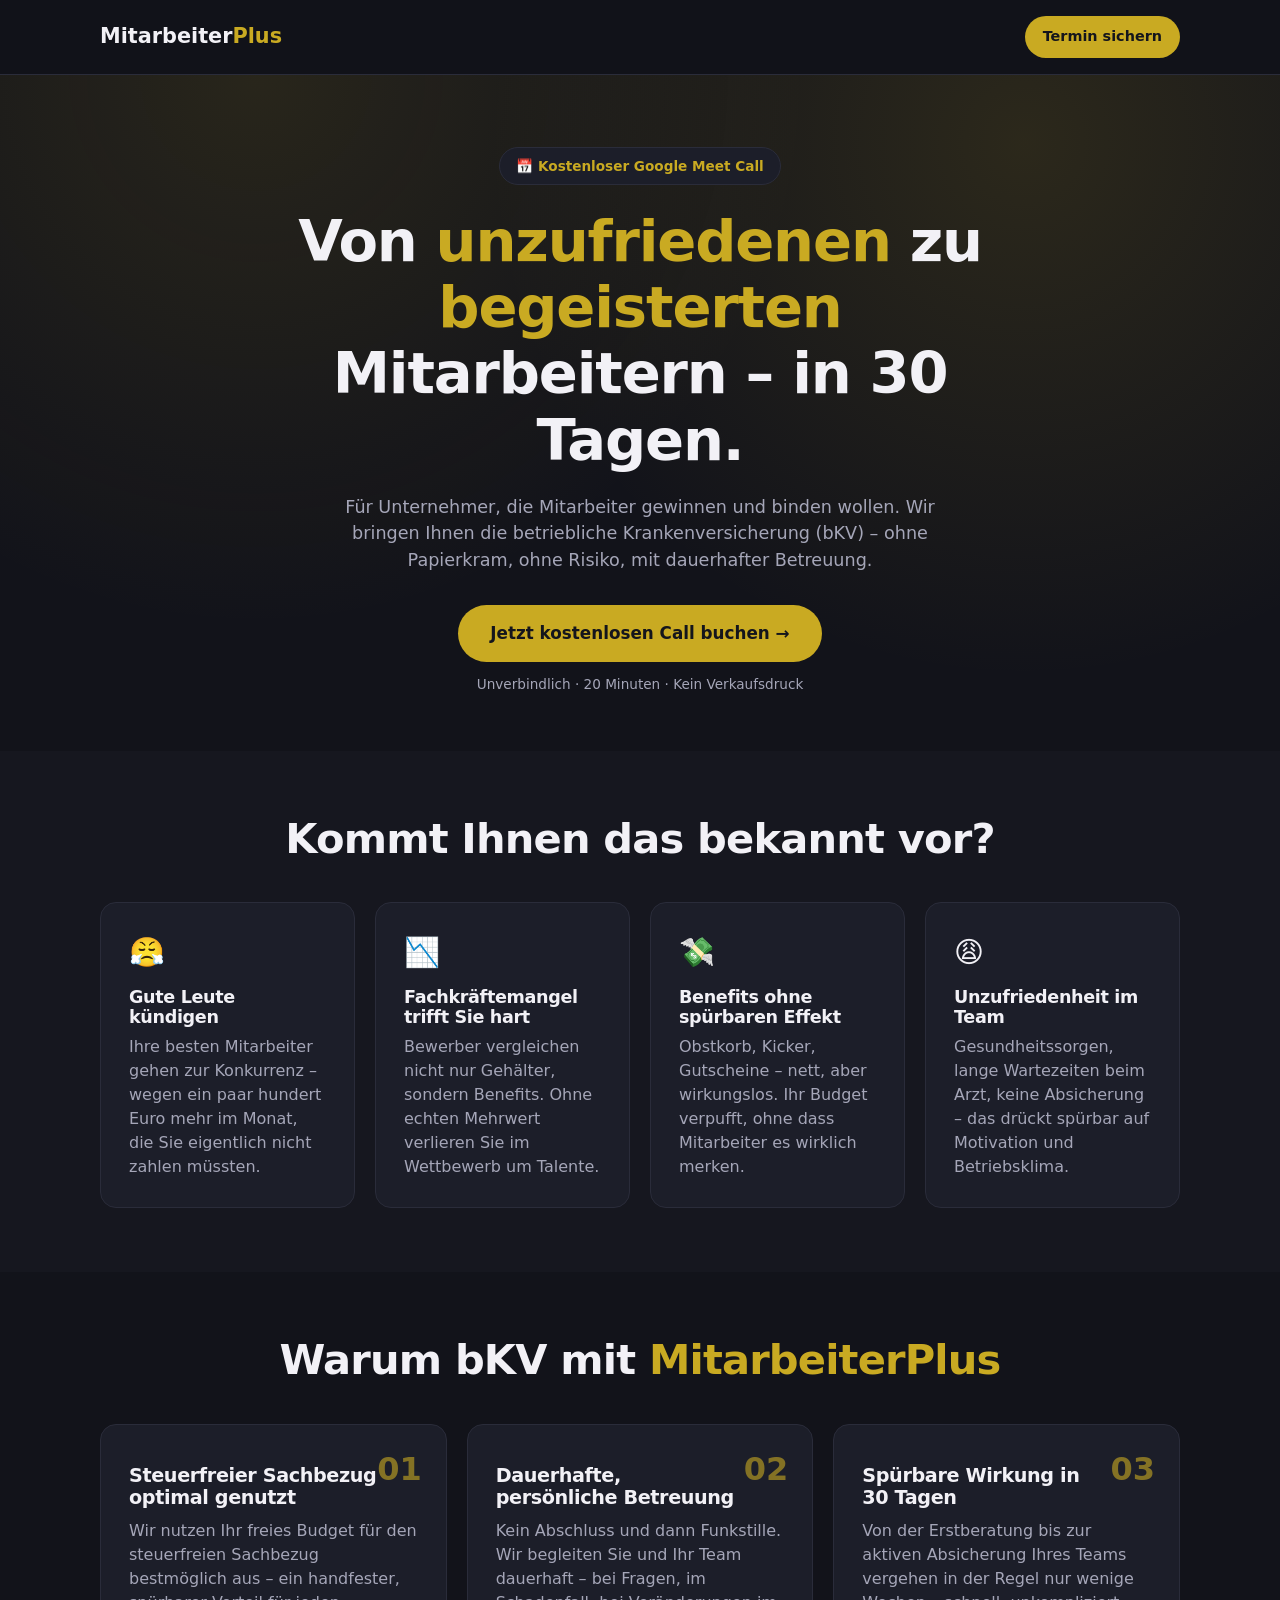
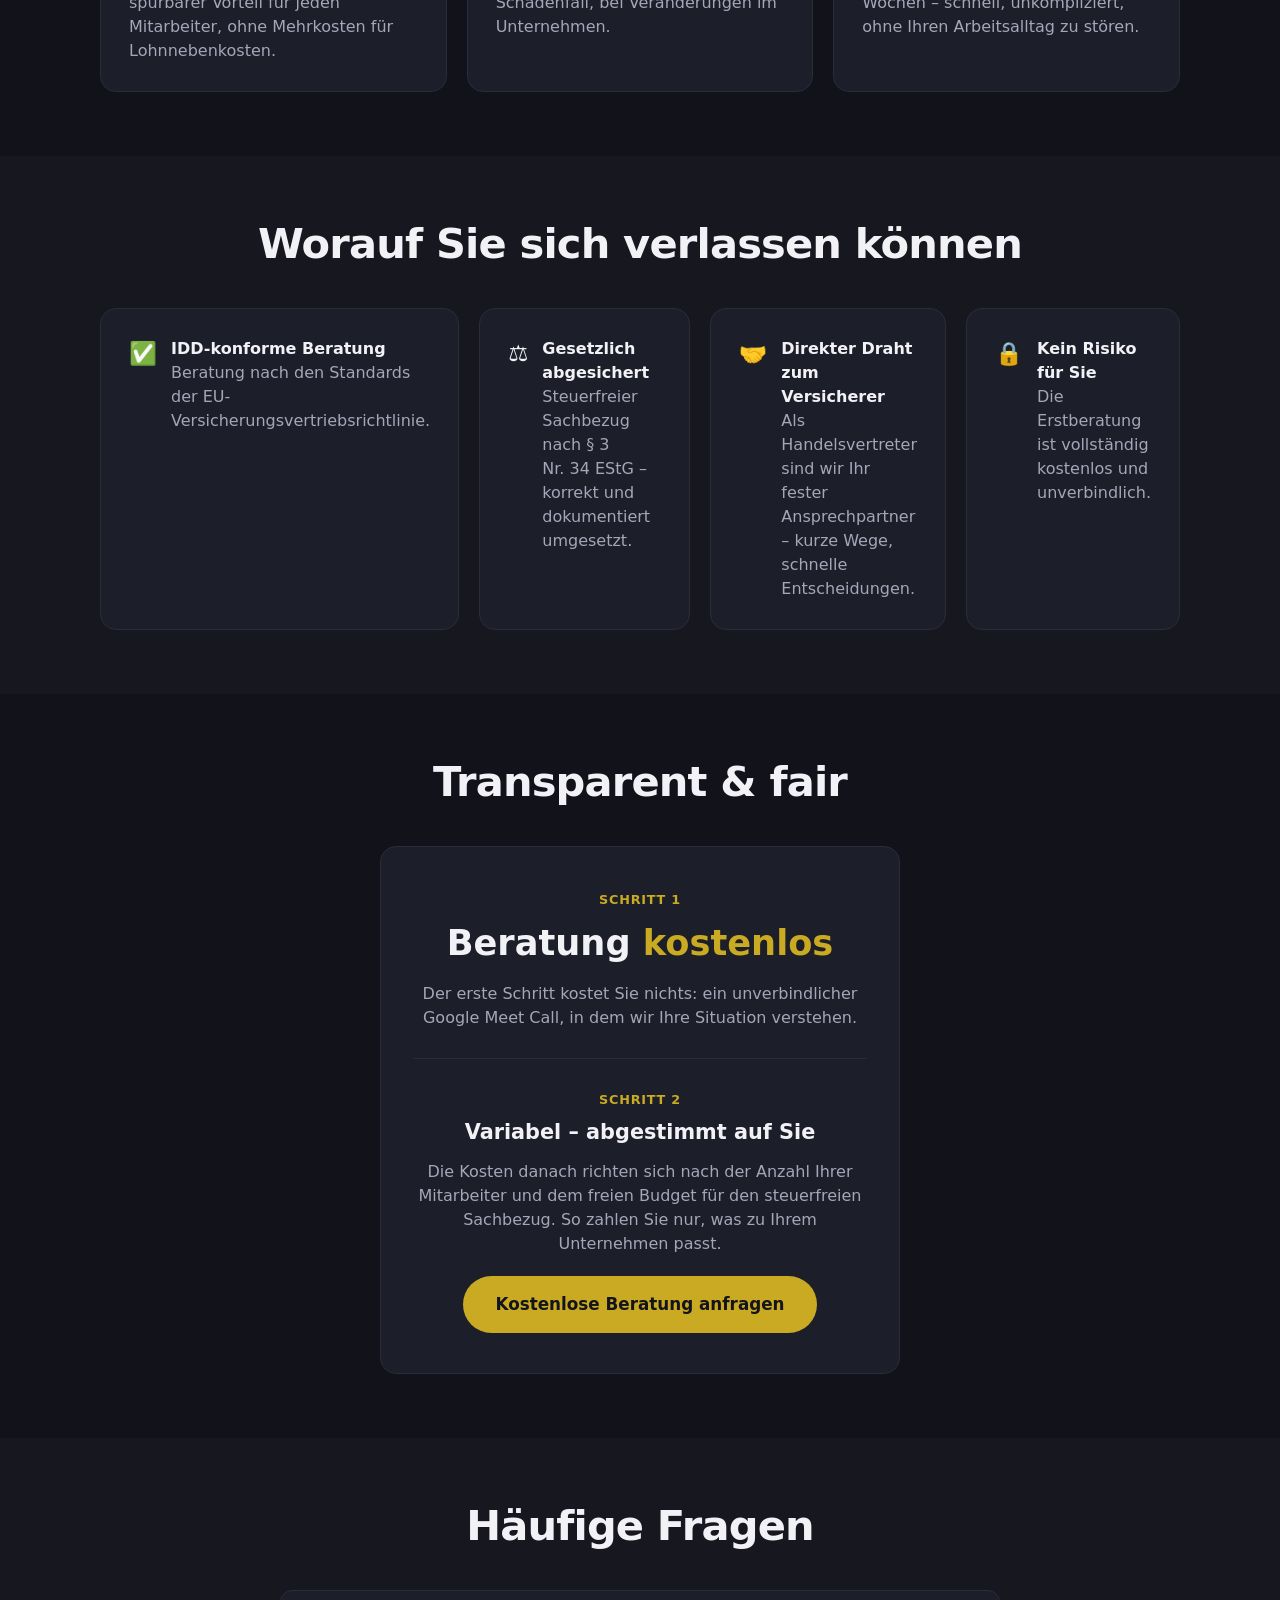
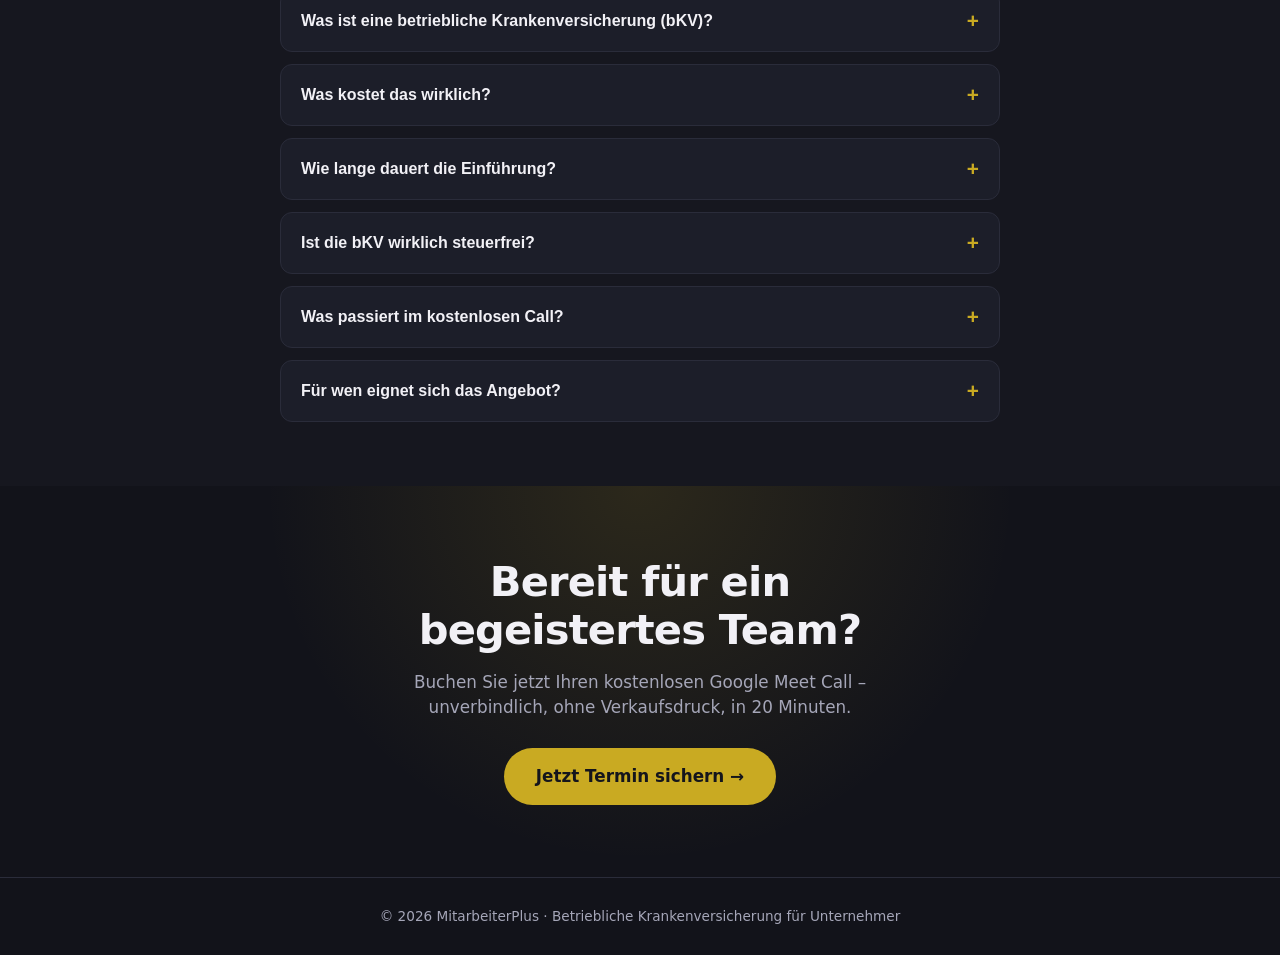
==== index.html @ 8b41517f "Initial commit: bKV Landing Page MitarbeiterPlus Statische Sales-Landing-Page mit allen 7 Sektionen " ====
<!DOCTYPE html>
<html lang="de">
<head>
<meta charset="UTF-8">
<meta name="viewport" content="width=device-width, initial-scale=1.0">
<title>MitarbeiterPlus – Betriebliche Krankenversicherung für Unternehmer</title>
<meta name="description" content="Von unzufriedenen zu begeisterten Mitarbeitern in 30 Tagen. Kostenloser Google Meet Call, dauerhafte Betreuung, steuerfreier Sachbezug für Ihr Team.">
<link rel="stylesheet" href="styles.css">
</head>
<body>

<header class="site-header">
  <div class="container header-inner">
    <a href="#top" class="logo">Mitarbeiter<span>Plus</span></a>
    <a class="btn btn-primary btn-small" href="https://calendar.app.google/aeGAt8DKvBZdj5HR9" target="_blank" rel="noopener">Termin sichern</a>
  </div>
</header>

<main id="top">

  <!-- HERO -->
  <section class="hero">
    <div class="container hero-inner">
      <span class="badge">📅 Kostenloser Google&nbsp;Meet Call</span>
      <h1>Von <span class="gradient-text">unzufriedenen</span> zu <span class="gradient-text">begeisterten</span> Mitarbeitern – in 30 Tagen.</h1>
      <p class="hero-sub">Für Unternehmer, die Mitarbeiter gewinnen und binden wollen. Wir bringen Ihnen die betriebliche Krankenversicherung (bKV) – ohne Papierkram, ohne Risiko, mit dauerhafter Betreuung.</p>
      <div class="hero-cta">
        <a class="btn btn-primary btn-large" href="https://calendar.app.google/aeGAt8DKvBZdj5HR9" target="_blank" rel="noopener">Jetzt kostenlosen Call buchen →</a>
        <span class="hero-note">Unverbindlich · 20 Minuten · Kein Verkaufsdruck</span>
      </div>
    </div>
  </section>

  <!-- PAIN BLOCK -->
  <section class="pain">
    <div class="container">
      <h2>Kommt Ihnen das bekannt vor?</h2>
      <div class="pain-grid">
        <div class="pain-card">
          <span class="pain-icon">😤</span>
          <h3>Gute Leute kündigen</h3>
          <p>Ihre besten Mitarbeiter gehen zur Konkurrenz – wegen ein paar hundert Euro mehr im Monat, die Sie eigentlich nicht zahlen müssten.</p>
        </div>
        <div class="pain-card">
          <span class="pain-icon">📉</span>
          <h3>Fachkräftemangel trifft Sie hart</h3>
          <p>Bewerber vergleichen nicht nur Gehälter, sondern Benefits. Ohne echten Mehrwert verlieren Sie im Wettbewerb um Talente.</p>
        </div>
        <div class="pain-card">
          <span class="pain-icon">💸</span>
          <h3>Benefits ohne spürbaren Effekt</h3>
          <p>Obstkorb, Kicker, Gutscheine – nett, aber wirkungslos. Ihr Budget verpufft, ohne dass Mitarbeiter es wirklich merken.</p>
        </div>
        <div class="pain-card">
          <span class="pain-icon">😩</span>
          <h3>Unzufriedenheit im Team</h3>
          <p>Gesundheitssorgen, lange Wartezeiten beim Arzt, keine Absicherung – das drückt spürbar auf Motivation und Betriebsklima.</p>
        </div>
      </div>
    </div>
  </section>

  <!-- 3 VORTEILE -->
  <section class="advantages">
    <div class="container">
      <h2>Warum bKV mit <span class="gradient-text">MitarbeiterPlus</span></h2>
      <div class="advantages-grid">
        <div class="advantage-card">
          <div class="advantage-number">01</div>
          <h3>Steuerfreier Sachbezug optimal genutzt</h3>
          <p>Wir nutzen Ihr freies Budget für den steuerfreien Sachbezug bestmöglich aus – ein handfester, spürbarer Vorteil für jeden Mitarbeiter, ohne Mehrkosten für Lohnnebenkosten.</p>
        </div>
        <div class="advantage-card">
          <div class="advantage-number">02</div>
          <h3>Dauerhafte, persönliche Betreuung</h3>
          <p>Kein Abschluss und dann Funkstille. Wir begleiten Sie und Ihr Team dauerhaft – bei Fragen, im Schadenfall, bei Veränderungen im Unternehmen.</p>
        </div>
        <div class="advantage-card">
          <div class="advantage-number">03</div>
          <h3>Spürbare Wirkung in 30 Tagen</h3>
          <p>Von der Erstberatung bis zur aktiven Absicherung Ihres Teams vergehen in der Regel nur wenige Wochen – schnell, unkompliziert, ohne Ihren Arbeitsalltag zu stören.</p>
        </div>
      </div>
    </div>
  </section>

  <!-- SOCIAL PROOF -->
  <section class="proof">
    <div class="container">
      <h2>Worauf Sie sich verlassen können</h2>
      <div class="proof-grid">
        <div class="proof-card">
          <span class="proof-icon">✅</span>
          <p><strong>IDD-konforme Beratung</strong><br>Beratung nach den Standards der EU-Versicherungsvertriebsrichtlinie.</p>
        </div>
        <div class="proof-card">
          <span class="proof-icon">⚖️</span>
          <p><strong>Gesetzlich abgesichert</strong><br>Steuerfreier Sachbezug nach §&nbsp;3 Nr.&nbsp;34 EStG – korrekt und dokumentiert umgesetzt.</p>
        </div>
        <div class="proof-card">
          <span class="proof-icon">🤝</span>
          <p><strong>Direkter Draht zum Versicherer</strong><br>Als Handelsvertreter sind wir Ihr fester Ansprechpartner – kurze Wege, schnelle Entscheidungen.</p>
        </div>
        <div class="proof-card">
          <span class="proof-icon">🔒</span>
          <p><strong>Kein Risiko für Sie</strong><br>Die Erstberatung ist vollständig kostenlos und unverbindlich.</p>
        </div>
      </div>
      <!-- TODO: Sobald verfügbar, echte Kundenstimmen, Logos und Kennzahlen hier ergänzen/ersetzen -->
    </div>
  </section>

  <!-- PRICING -->
  <section class="pricing">
    <div class="container pricing-inner">
      <h2>Transparent & fair</h2>
      <div class="pricing-card">
        <span class="pricing-tag">Schritt 1</span>
        <div class="pricing-amount">Beratung <span class="gradient-text">kostenlos</span></div>
        <p class="pricing-desc">Der erste Schritt kostet Sie nichts: ein unverbindlicher Google&nbsp;Meet Call, in dem wir Ihre Situation verstehen.</p>
        <hr>
        <span class="pricing-tag">Schritt 2</span>
        <div class="pricing-variable">Variabel – abgestimmt auf Sie</div>
        <p class="pricing-desc">Die Kosten danach richten sich nach der Anzahl Ihrer Mitarbeiter und dem freien Budget für den steuerfreien Sachbezug. So zahlen Sie nur, was zu Ihrem Unternehmen passt.</p>
        <a class="btn btn-primary btn-large" href="https://calendar.app.google/aeGAt8DKvBZdj5HR9" target="_blank" rel="noopener">Kostenlose Beratung anfragen</a>
      </div>
    </div>
  </section>

  <!-- FAQ -->
  <section class="faq">
    <div class="container">
      <h2>Häufige Fragen</h2>
      <div class="faq-list">
        <div class="faq-item">
          <button class="faq-question">Was ist eine betriebliche Krankenversicherung (bKV)?<span class="faq-icon">+</span></button>
          <div class="faq-answer"><p>Die bKV ist eine Zusatzversicherung, die Sie als Arbeitgeber für Ihre Mitarbeiter abschließen – z.B. für Zahnersatz, Facharzttermine oder Vorsorge. Sie ergänzt die gesetzliche Krankenversicherung und ist für Mitarbeiter ein spürbarer, gehaltsähnlicher Vorteil.</p></div>
        </div>
        <div class="faq-item">
          <button class="faq-question">Was kostet das wirklich?<span class="faq-icon">+</span></button>
          <div class="faq-answer"><p>Die Erstberatung ist kostenlos. Die laufenden Kosten hängen von der Mitarbeiteranzahl und Ihrem gewünschten Leistungsumfang ab – wir rechnen das gemeinsam im Call für Sie durch.</p></div>
        </div>
        <div class="faq-item">
          <button class="faq-question">Wie lange dauert die Einführung?<span class="faq-icon">+</span></button>
          <div class="faq-answer"><p>In der Regel von der Erstberatung bis zur aktiven Absicherung rund 30 Tage – abhängig von Unternehmensgröße und Abstimmungsaufwand.</p></div>
        </div>
        <div class="faq-item">
          <button class="faq-question">Ist die bKV wirklich steuerfrei?<span class="faq-icon">+</span></button>
          <div class="faq-answer"><p>Im Rahmen des steuerfreien Sachbezugs nach §&nbsp;3 Nr.&nbsp;34 EStG kann die bKV bis zu einer bestimmten monatlichen Grenze steuer- und sozialversicherungsfrei gestaltet werden. Die genauen Details besprechen wir individuell für Ihr Unternehmen.</p></div>
        </div>
        <div class="faq-item">
          <button class="faq-question">Was passiert im kostenlosen Call?<span class="faq-icon">+</span></button>
          <div class="faq-answer"><p>Wir sprechen über Ihre Unternehmensgröße, Ihr Budget und Ihre Ziele (Mitarbeitergewinnung und/oder -bindung) und zeigen Ihnen unverbindlich, wie eine passende bKV-Lösung für Sie aussehen könnte.</p></div>
        </div>
        <div class="faq-item">
          <button class="faq-question">Für wen eignet sich das Angebot?<span class="faq-icon">+</span></button>
          <div class="faq-answer"><p>Für Unternehmen mit mehr als 5 Mitarbeitern, die aktiv Mitarbeiter gewinnen und binden wollen und ihr Benefit-Budget wirkungsvoll einsetzen möchten.</p></div>
        </div>
      </div>
    </div>
  </section>

  <!-- FINAL CTA -->
  <section class="final-cta">
    <div class="container final-cta-inner">
      <h2>Bereit für ein begeistertes Team?</h2>
      <p>Buchen Sie jetzt Ihren kostenlosen Google&nbsp;Meet Call – unverbindlich, ohne Verkaufsdruck, in 20 Minuten.</p>
      <a class="btn btn-primary btn-large" href="https://calendar.app.google/aeGAt8DKvBZdj5HR9" target="_blank" rel="noopener">Jetzt Termin sichern →</a>
    </div>
  </section>

</main>

<footer class="site-footer">
  <div class="container">
    <p>© 2026 MitarbeiterPlus · Betriebliche Krankenversicherung für Unternehmer</p>
  </div>
</footer>

<script src="script.js"></script>
</body>
</html>
---- styles.css ----
:root {
  --bg: #12131a;
  --bg-alt: #16171f;
  --card: #1c1e29;
  --card-border: #2a2c3a;
  --text: #f2f1f6;
  --text-muted: #a5a6b8;

  --gold: #c9aa22;

  --gradient: var(--gold);

  --radius: 16px;
  --container: 1120px;
}

* { box-sizing: border-box; margin: 0; padding: 0; }

html { scroll-behavior: smooth; }

body {
  background: var(--bg);
  color: var(--text);
  font-family: "Segoe UI", system-ui, -apple-system, sans-serif;
  line-height: 1.5;
  -webkit-font-smoothing: antialiased;
}

.container {
  width: 100%;
  max-width: var(--container);
  margin: 0 auto;
  padding: 0 20px;
}

h1, h2, h3 { font-weight: 800; letter-spacing: -0.02em; line-height: 1.15; }

h2 {
  font-size: clamp(1.8rem, 4vw, 2.6rem);
  text-align: center;
  margin-bottom: 40px;
}

p { color: var(--text-muted); }

.gradient-text {
  background: var(--gradient);
  -webkit-background-clip: text;
  background-clip: text;
  color: transparent;
}

/* Header */
.site-header {
  position: sticky;
  top: 0;
  z-index: 20;
  background: rgba(18, 19, 26, 0.85);
  backdrop-filter: blur(10px);
  border-bottom: 1px solid var(--card-border);
}

.header-inner {
  display: flex;
  align-items: center;
  justify-content: space-between;
  padding: 16px 20px;
}

.logo {
  font-size: 1.3rem;
  font-weight: 800;
  color: var(--text);
  text-decoration: none;
}

.logo span { background: var(--gradient); -webkit-background-clip: text; background-clip: text; color: transparent; }

/* Buttons */
.btn {
  display: inline-flex;
  align-items: center;
  justify-content: center;
  gap: 8px;
  border-radius: 999px;
  font-weight: 700;
  text-decoration: none;
  border: none;
  cursor: pointer;
  transition: transform 0.15s ease, box-shadow 0.15s ease;
}

.btn-primary {
  background: var(--gradient);
  color: #14151c;
}

.btn-primary:hover { transform: translateY(-2px); box-shadow: 0 10px 30px rgba(201, 170, 34, 0.25); }

.btn-small { padding: 10px 18px; font-size: 0.9rem; }
.btn-large { padding: 16px 32px; font-size: 1.05rem; }

/* Hero */
.hero {
  padding: 72px 0 56px;
  text-align: center;
  background:
    radial-gradient(circle at 20% 0%, rgba(201, 170, 34, 0.12), transparent 45%),
    radial-gradient(circle at 80% 10%, rgba(201, 170, 34, 0.14), transparent 45%);
}

.hero-inner { max-width: 780px; }

.badge {
  display: inline-block;
  background: var(--card);
  border: 1px solid var(--card-border);
  color: var(--gold);
  font-size: 0.85rem;
  font-weight: 700;
  padding: 8px 16px;
  border-radius: 999px;
  margin-bottom: 24px;
}

.hero h1 {
  font-size: clamp(2.2rem, 6vw, 3.6rem);
  margin-bottom: 20px;
}

.hero-sub {
  font-size: 1.1rem;
  max-width: 600px;
  margin: 0 auto 32px;
}

.hero-cta { display: flex; flex-direction: column; align-items: center; gap: 12px; }

.hero-note { font-size: 0.85rem; color: var(--text-muted); }

/* Pain */
.pain { padding: 64px 0; background: var(--bg-alt); }

.pain-grid, .advantages-grid, .proof-grid {
  display: grid;
  gap: 20px;
  grid-template-columns: 1fr;
}

.pain-card, .advantage-card, .proof-card {
  background: var(--card);
  border: 1px solid var(--card-border);
  border-radius: var(--radius);
  padding: 28px;
}

.pain-icon { font-size: 1.8rem; display: block; margin-bottom: 12px; }
.pain-card h3 { font-size: 1.1rem; margin-bottom: 8px; }

/* Advantages */
.advantages { padding: 64px 0; }

.advantage-card { position: relative; padding-top: 40px; }

.advantage-number {
  position: absolute;
  top: 20px;
  right: 24px;
  font-size: 2rem;
  font-weight: 800;
  background: var(--gradient);
  -webkit-background-clip: text;
  background-clip: text;
  color: transparent;
  opacity: 0.6;
}

.advantage-card h3 { font-size: 1.2rem; margin-bottom: 10px; padding-right: 40px; }

/* Proof */
.proof { padding: 64px 0; background: var(--bg-alt); }

.proof-card { display: flex; gap: 14px; align-items: flex-start; }
.proof-icon { font-size: 1.4rem; }
.proof-card strong { color: var(--text); }

/* Pricing */
.pricing { padding: 64px 0; }

.pricing-inner { display: flex; flex-direction: column; align-items: center; }

.pricing-card {
  background: var(--card);
  border: 1px solid var(--card-border);
  border-radius: var(--radius);
  padding: 40px 32px;
  max-width: 520px;
  width: 100%;
  text-align: center;
}

.pricing-tag {
  display: inline-block;
  font-size: 0.8rem;
  font-weight: 700;
  text-transform: uppercase;
  letter-spacing: 0.06em;
  color: var(--gold);
  margin-bottom: 8px;
}

.pricing-amount { font-size: clamp(1.6rem, 5vw, 2.2rem); font-weight: 800; margin-bottom: 12px; }
.pricing-variable { font-size: 1.3rem; font-weight: 800; margin-bottom: 12px; }
.pricing-desc { margin-bottom: 20px; }
.pricing-card hr { border: none; border-top: 1px solid var(--card-border); margin: 28px 0; }

/* FAQ */
.faq { padding: 64px 0; background: var(--bg-alt); }

.faq-list { max-width: 720px; margin: 0 auto; display: flex; flex-direction: column; gap: 12px; }

.faq-item {
  background: var(--card);
  border: 1px solid var(--card-border);
  border-radius: 12px;
  overflow: hidden;
}

.faq-question {
  width: 100%;
  background: none;
  border: none;
  color: var(--text);
  font-size: 1rem;
  font-weight: 700;
  text-align: left;
  padding: 18px 20px;
  display: flex;
  justify-content: space-between;
  align-items: center;
  cursor: pointer;
}

.faq-icon { color: var(--gold); font-size: 1.3rem; transition: transform 0.2s ease; flex-shrink: 0; margin-left: 12px; }

.faq-item.open .faq-icon { transform: rotate(45deg); }

.faq-answer {
  max-height: 0;
  overflow: hidden;
  transition: max-height 0.25s ease;
  padding: 0 20px;
}

.faq-item.open .faq-answer { padding: 0 20px 18px; max-height: 300px; }

.faq-answer p { color: var(--text-muted); font-size: 0.95rem; }

/* Final CTA */
.final-cta {
  padding: 72px 0;
  text-align: center;
  background:
    radial-gradient(circle at 50% 0%, rgba(201, 170, 34, 0.14), transparent 50%);
}

.final-cta-inner { max-width: 600px; margin: 0 auto; }
.final-cta h2 { margin-bottom: 16px; }
.final-cta p { margin-bottom: 28px; font-size: 1.05rem; }

/* Footer */
.site-footer {
  padding: 28px 0;
  text-align: center;
  border-top: 1px solid var(--card-border);
}

.site-footer p { font-size: 0.85rem; }

/* Tablet+ */
@media (min-width: 640px) {
  .pain-grid { grid-template-columns: 1fr 1fr; }
  .proof-grid { grid-template-columns: 1fr 1fr; }
  .hero-cta { flex-direction: column; }
}

/* Desktop */
@media (min-width: 1024px) {
  .advantages-grid { grid-template-columns: repeat(3, 1fr); }
  .pain-grid { grid-template-columns: repeat(4, 1fr); }
  .proof-grid { grid-template-columns: repeat(4, 1fr); }
}
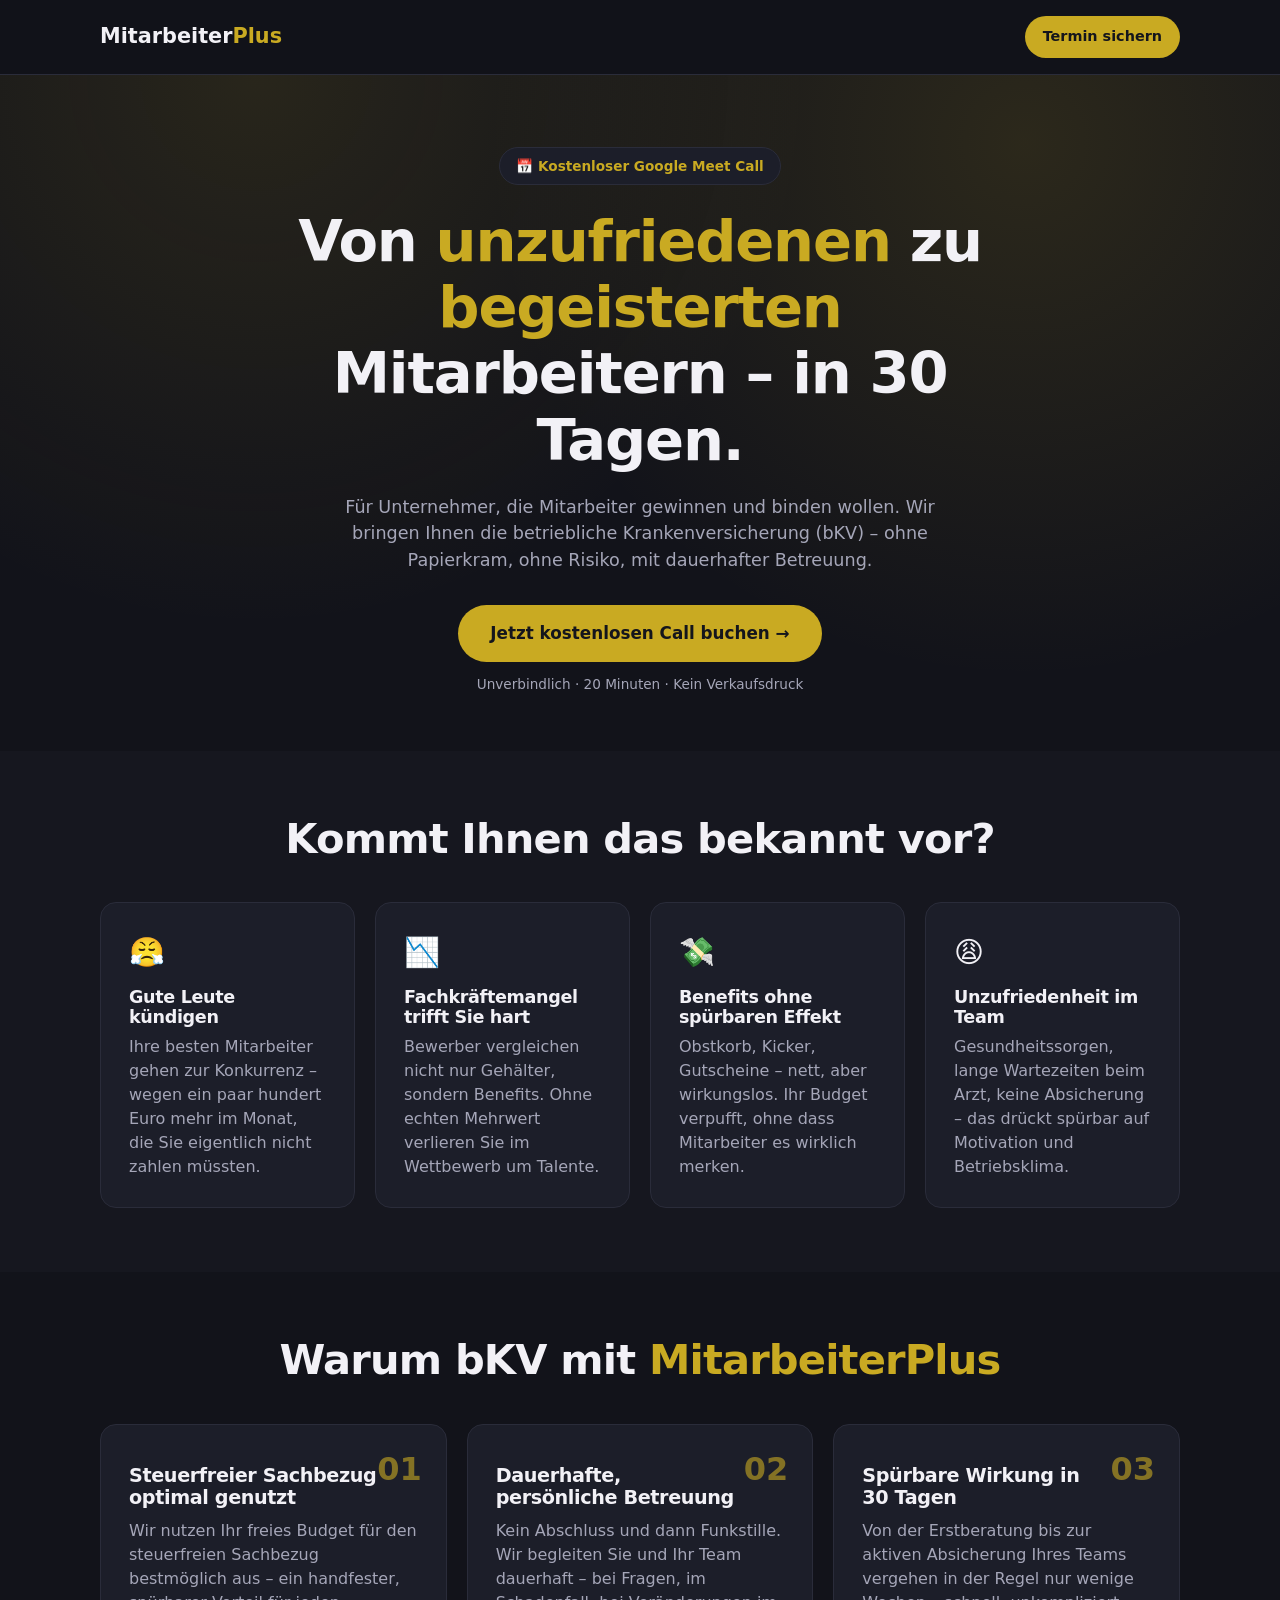
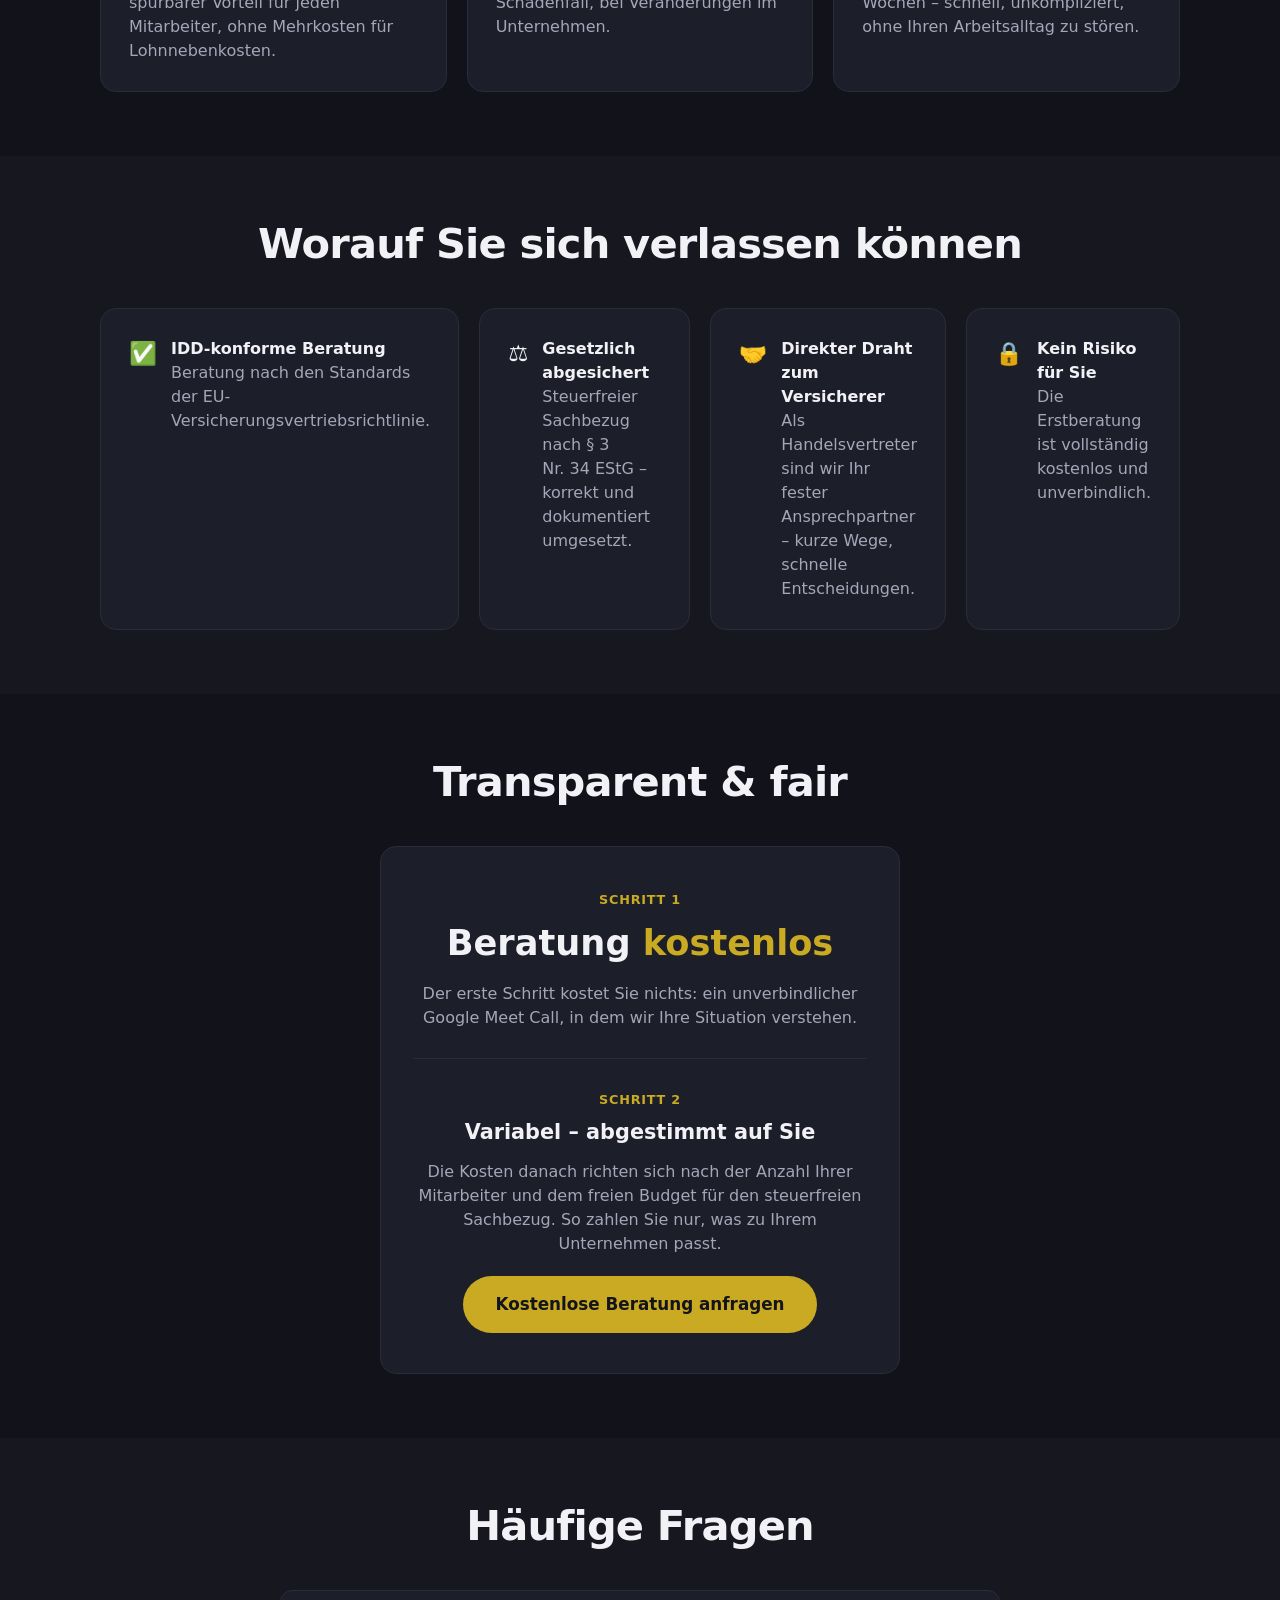
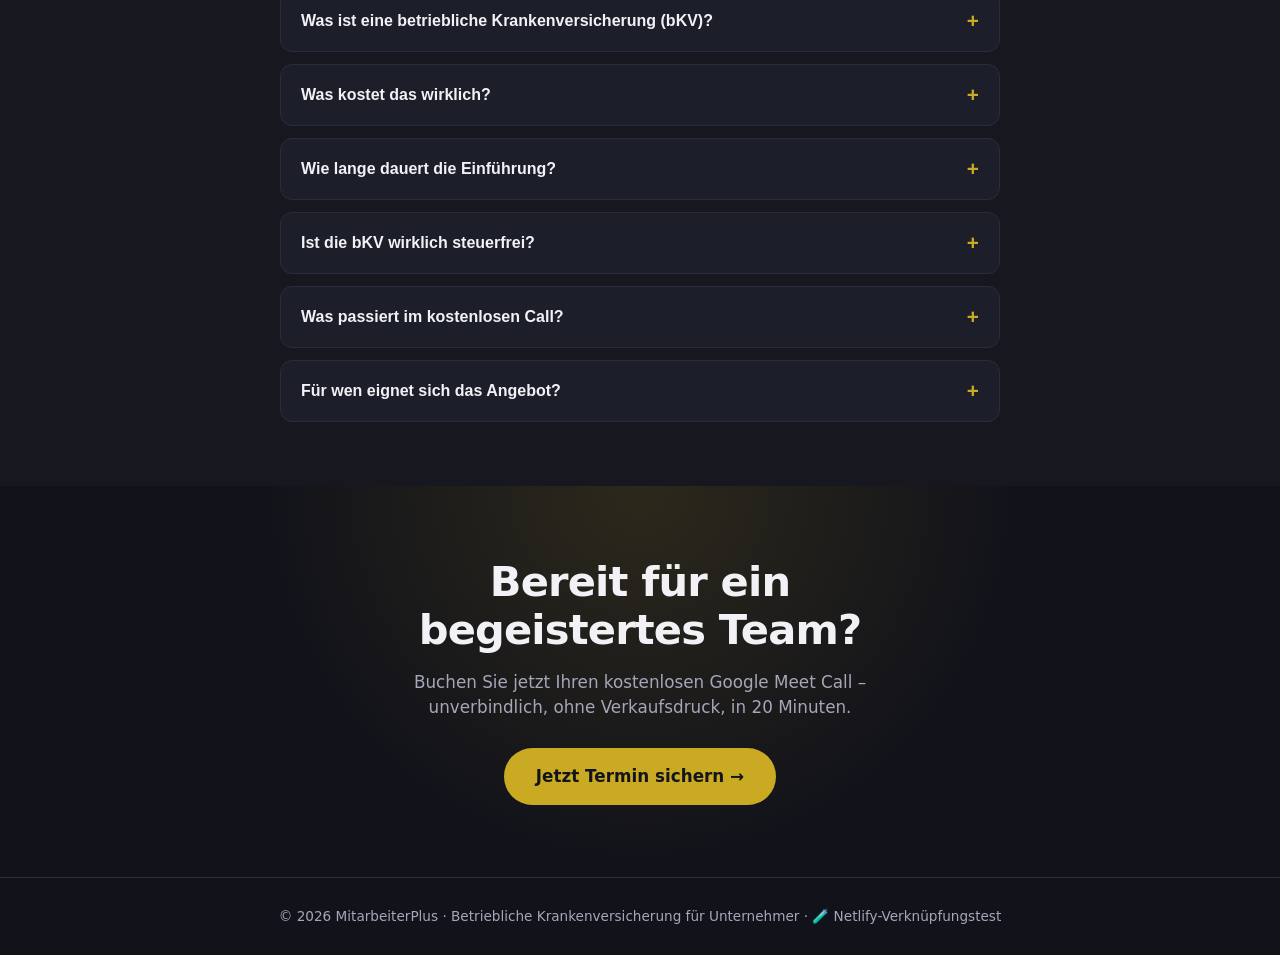
==== commit 12945d1e: "Test: Footer-Marker zur Prüfung der Netlify-Git-Verknüpfung Temporär, wird nach erfolgreichem Previe" ====
--- a/index.html
+++ b/index.html
@@ -173,7 +173,7 @@
 
 <footer class="site-footer">
   <div class="container">
-    <p>© 2026 MitarbeiterPlus · Betriebliche Krankenversicherung für Unternehmer</p>
+    <p>© 2026 MitarbeiterPlus · Betriebliche Krankenversicherung für Unternehmer · 🧪 Netlify-Verknüpfungstest</p>
   </div>
 </footer>
 
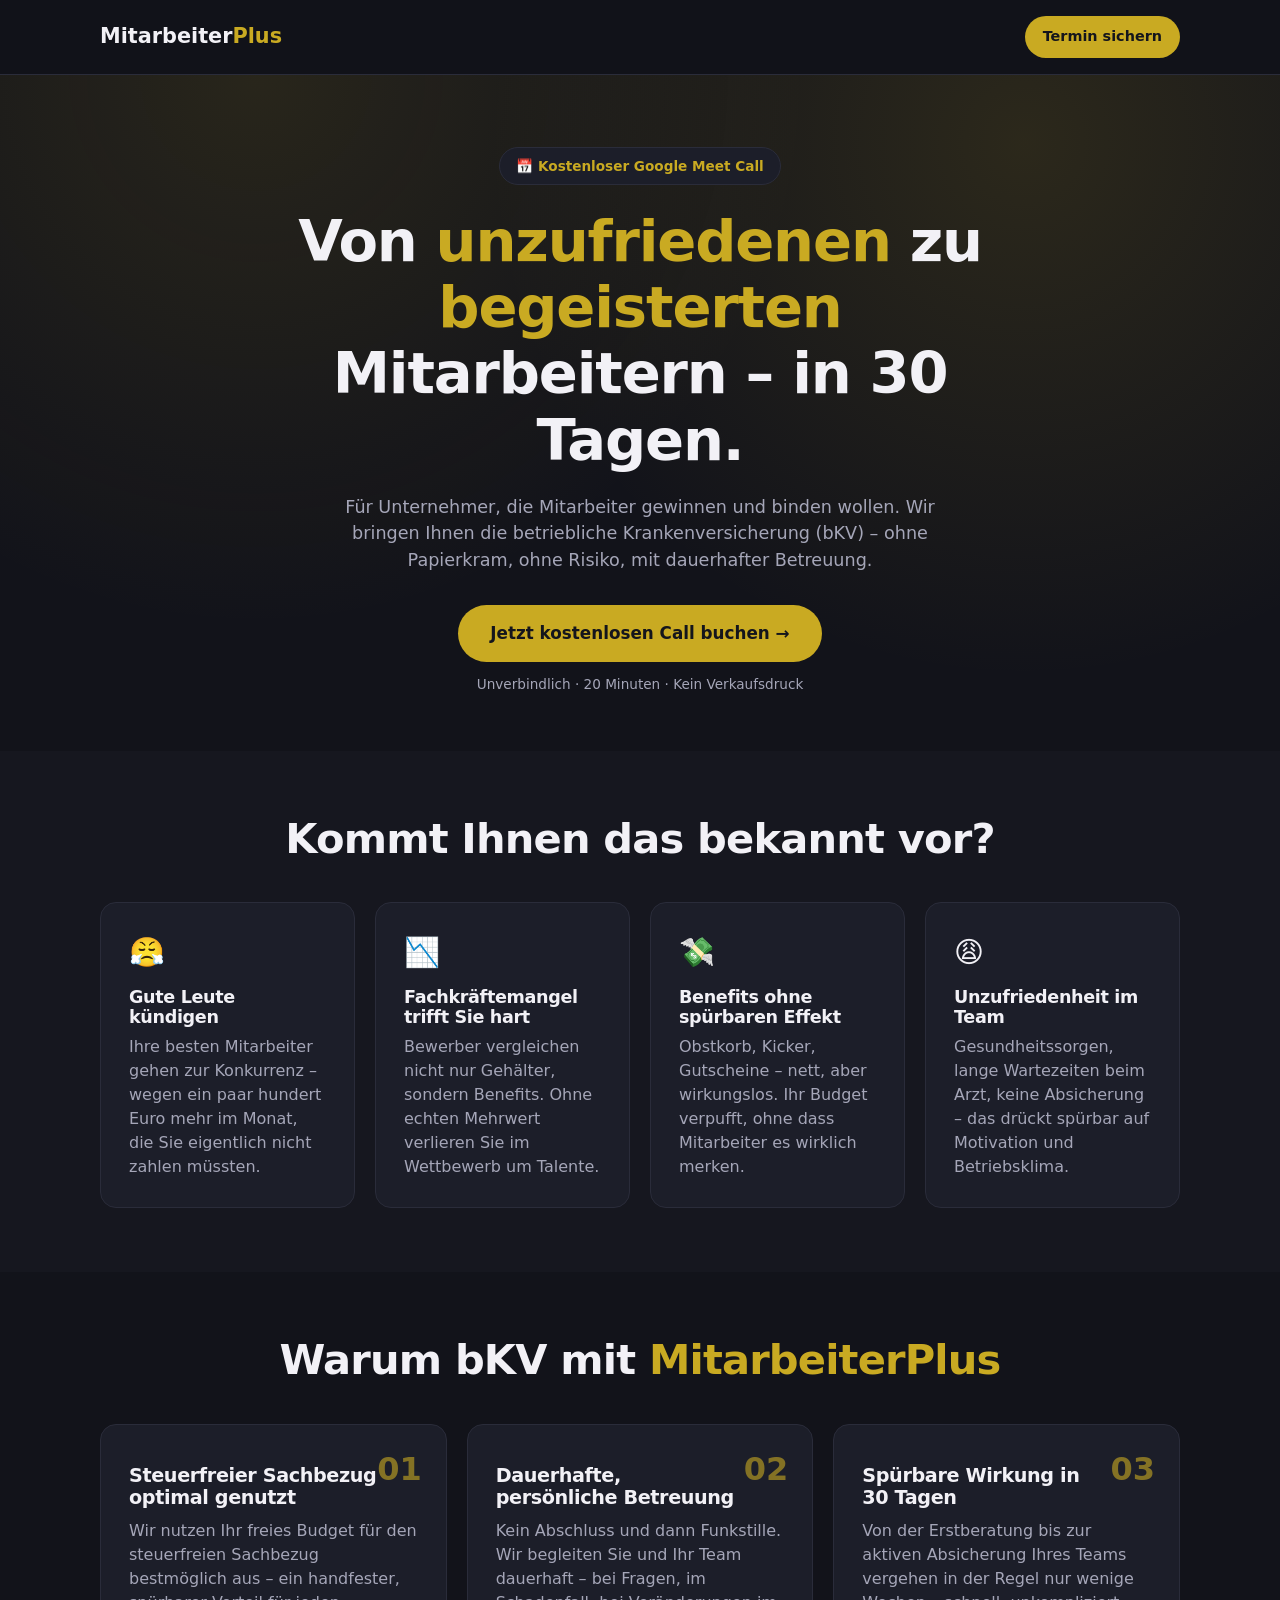
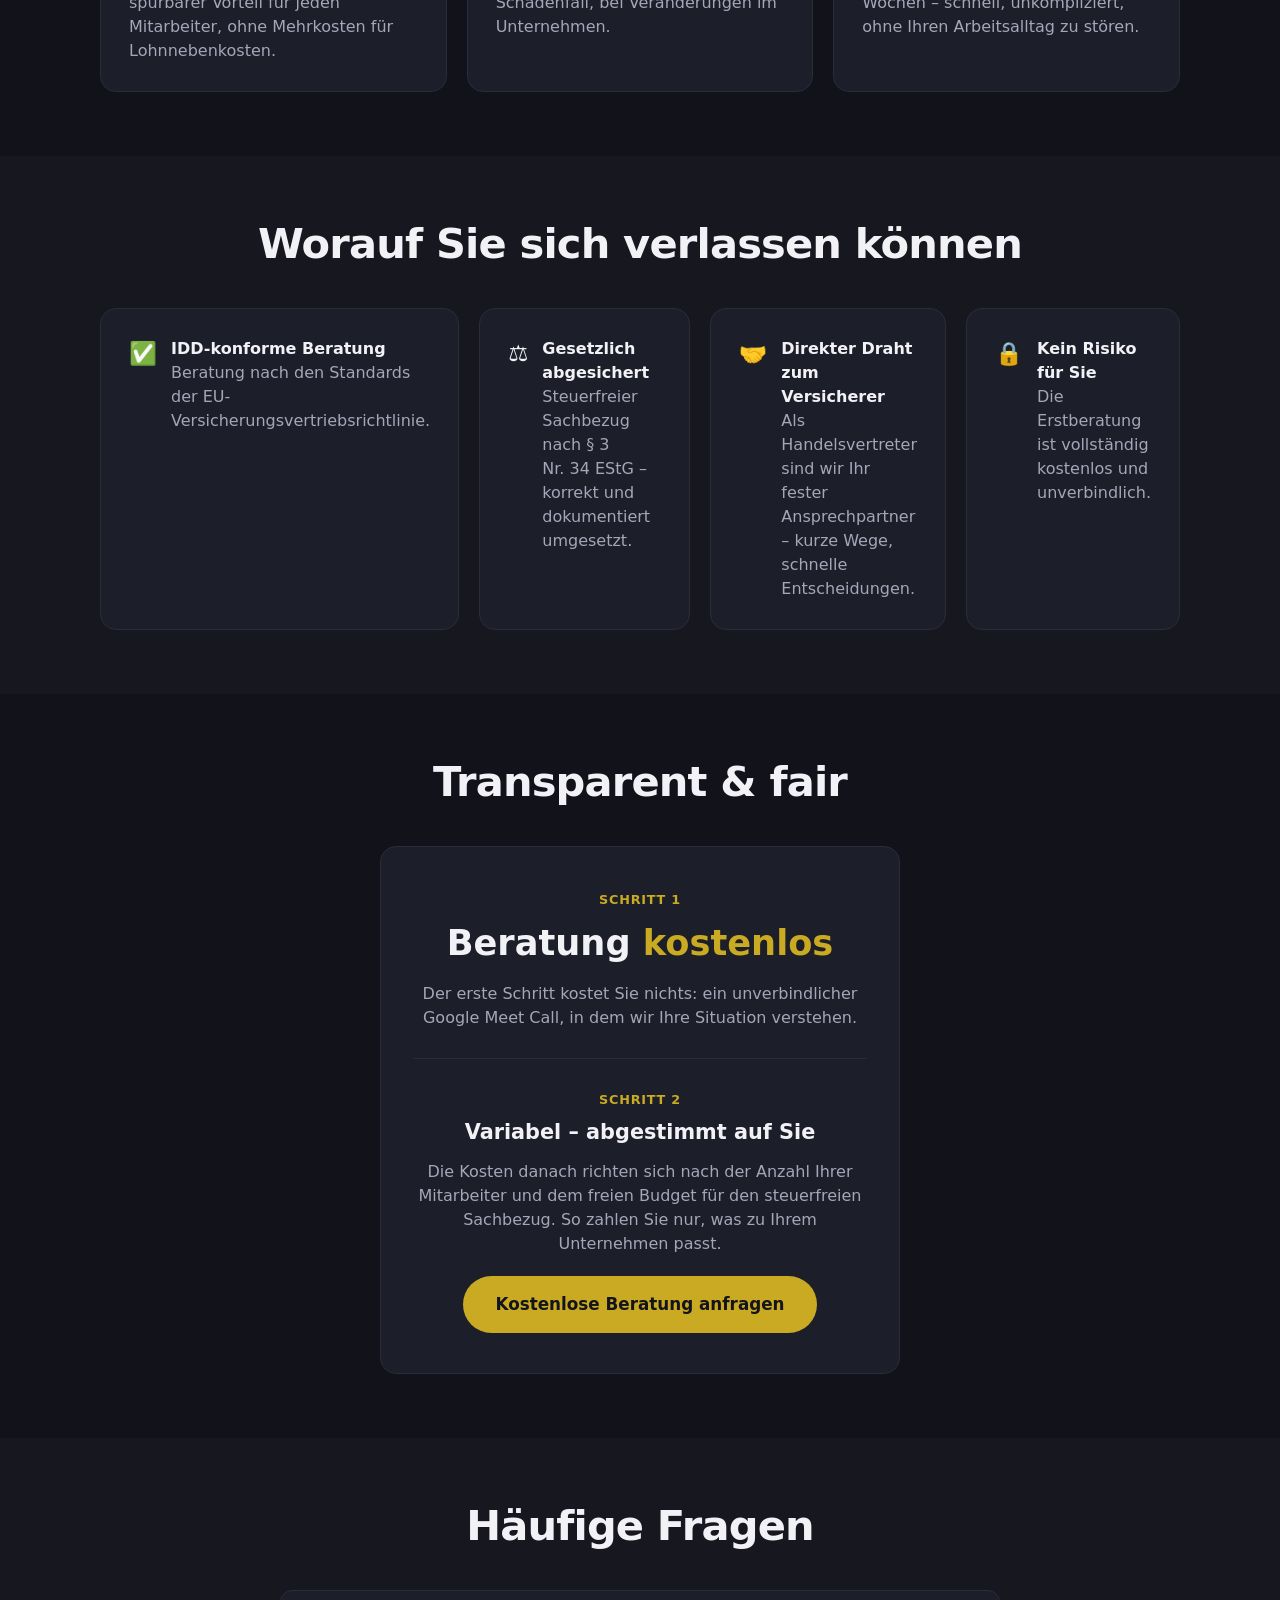
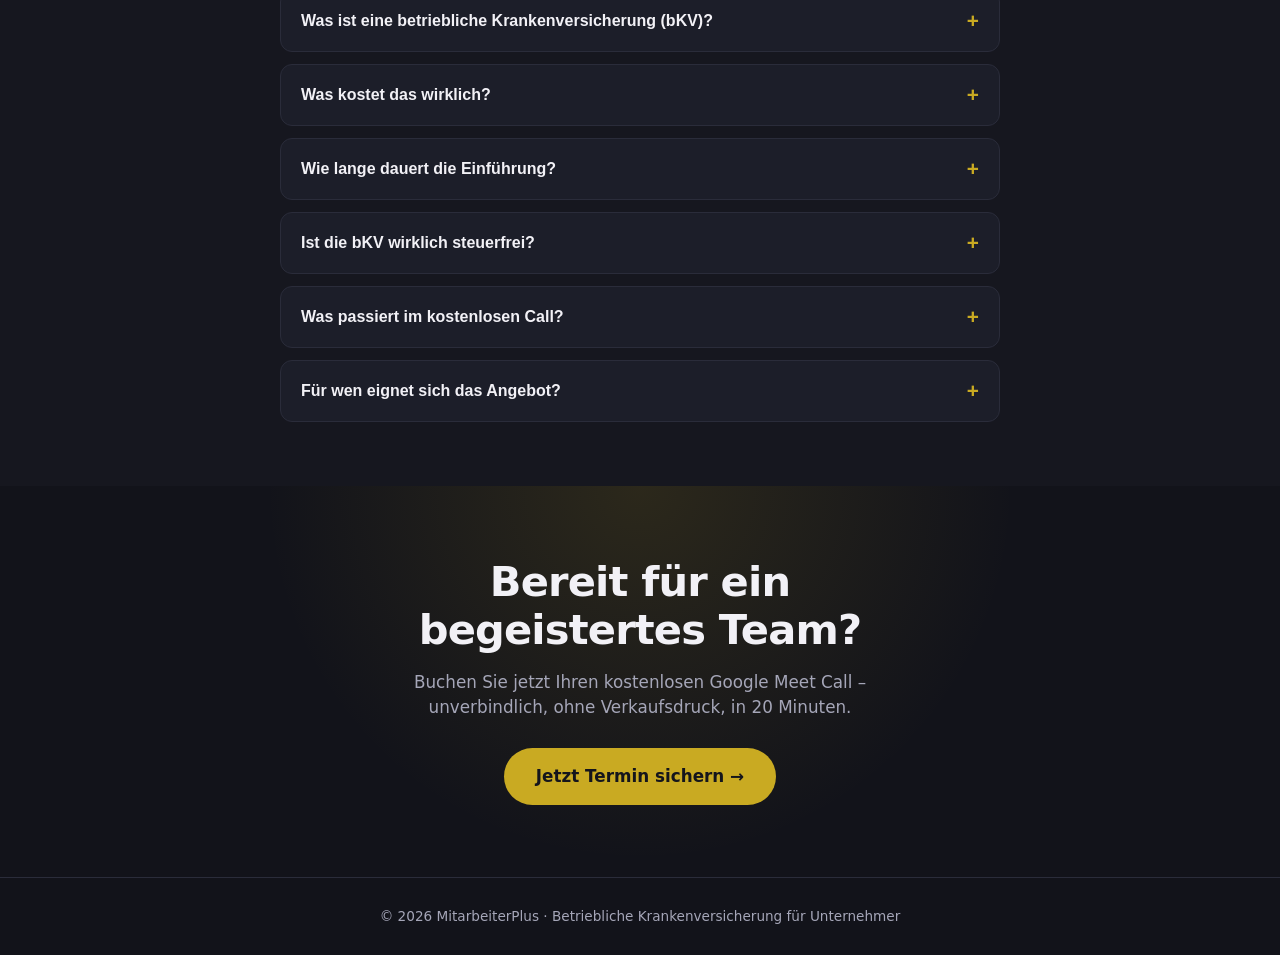
==== commit 2abdbf79: "Test-Marker aus Footer wieder entfernen Netlify-Git-Verknuepfung erfolgreich getestet." ====
--- a/index.html
+++ b/index.html
@@ -173,7 +173,7 @@
 
 <footer class="site-footer">
   <div class="container">
-    <p>© 2026 MitarbeiterPlus · Betriebliche Krankenversicherung für Unternehmer · 🧪 Netlify-Verknüpfungstest</p>
+    <p>© 2026 MitarbeiterPlus · Betriebliche Krankenversicherung für Unternehmer</p>
   </div>
 </footer>
 
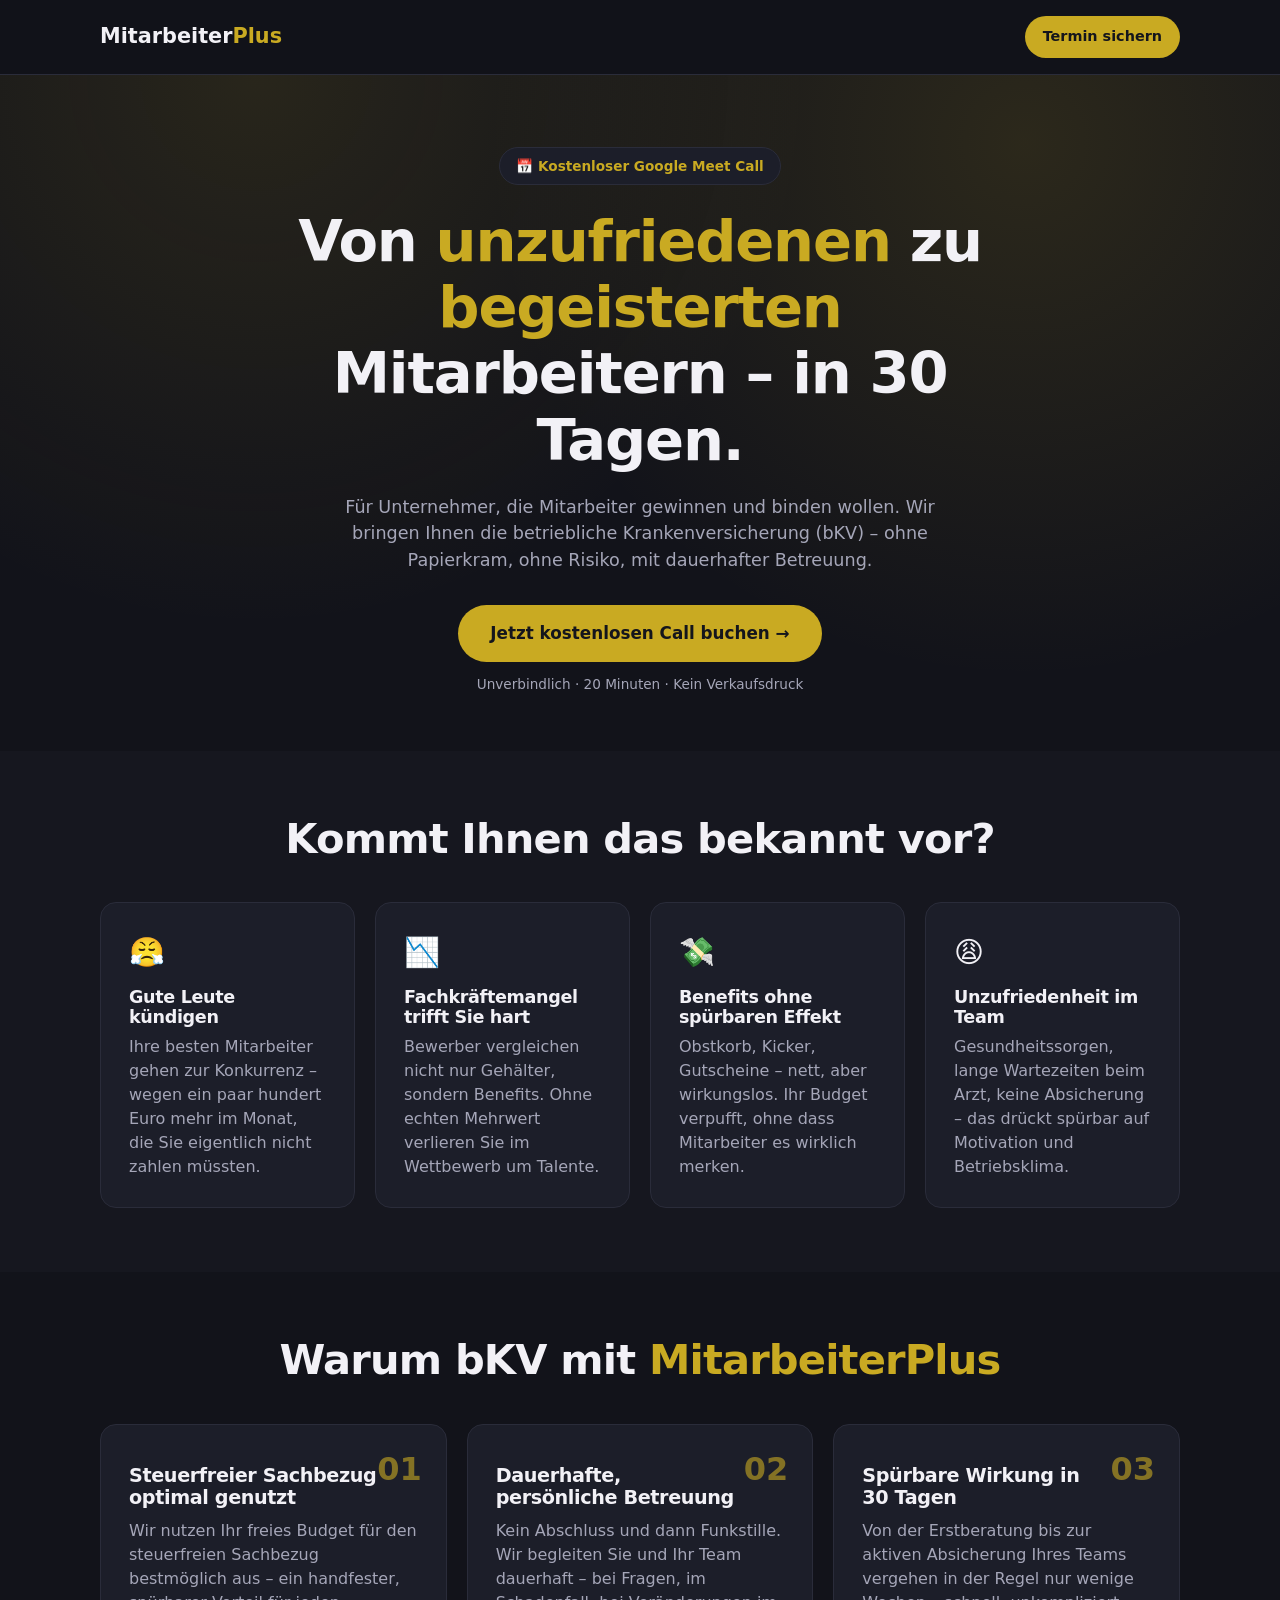
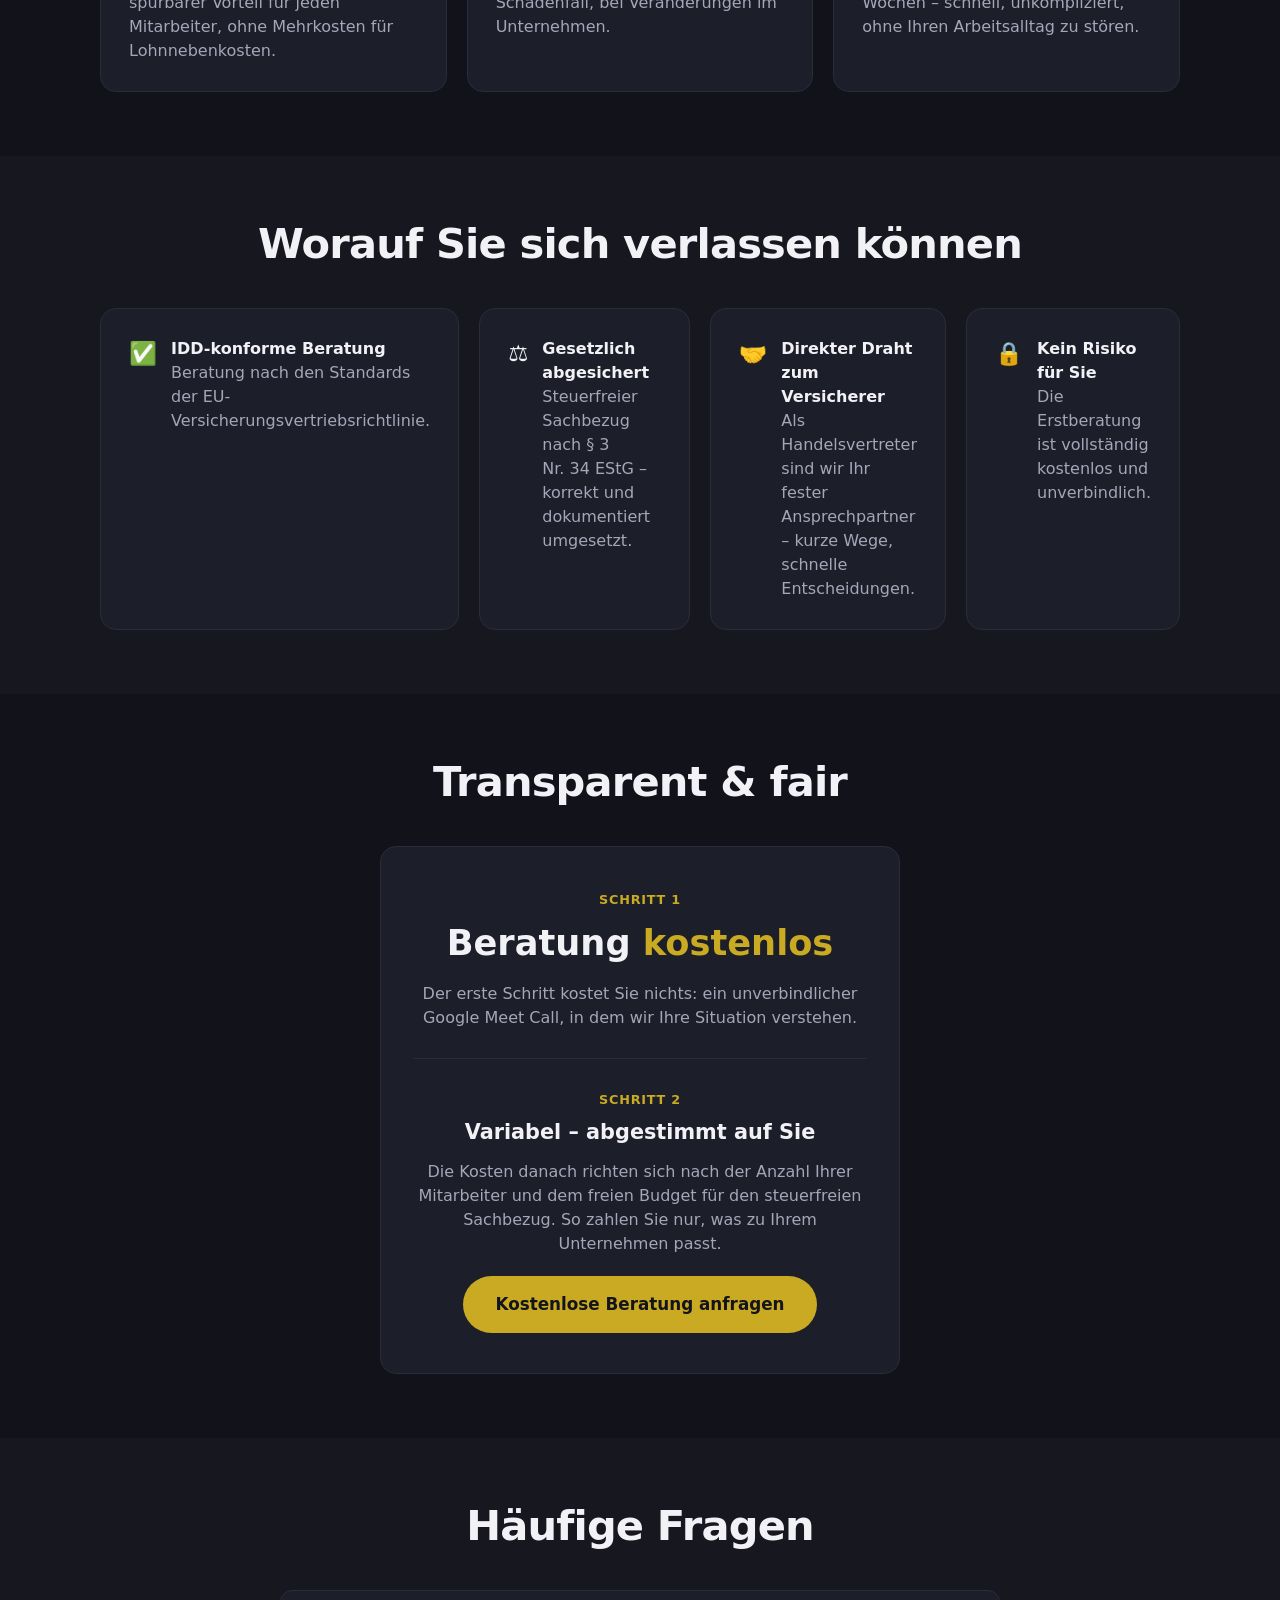
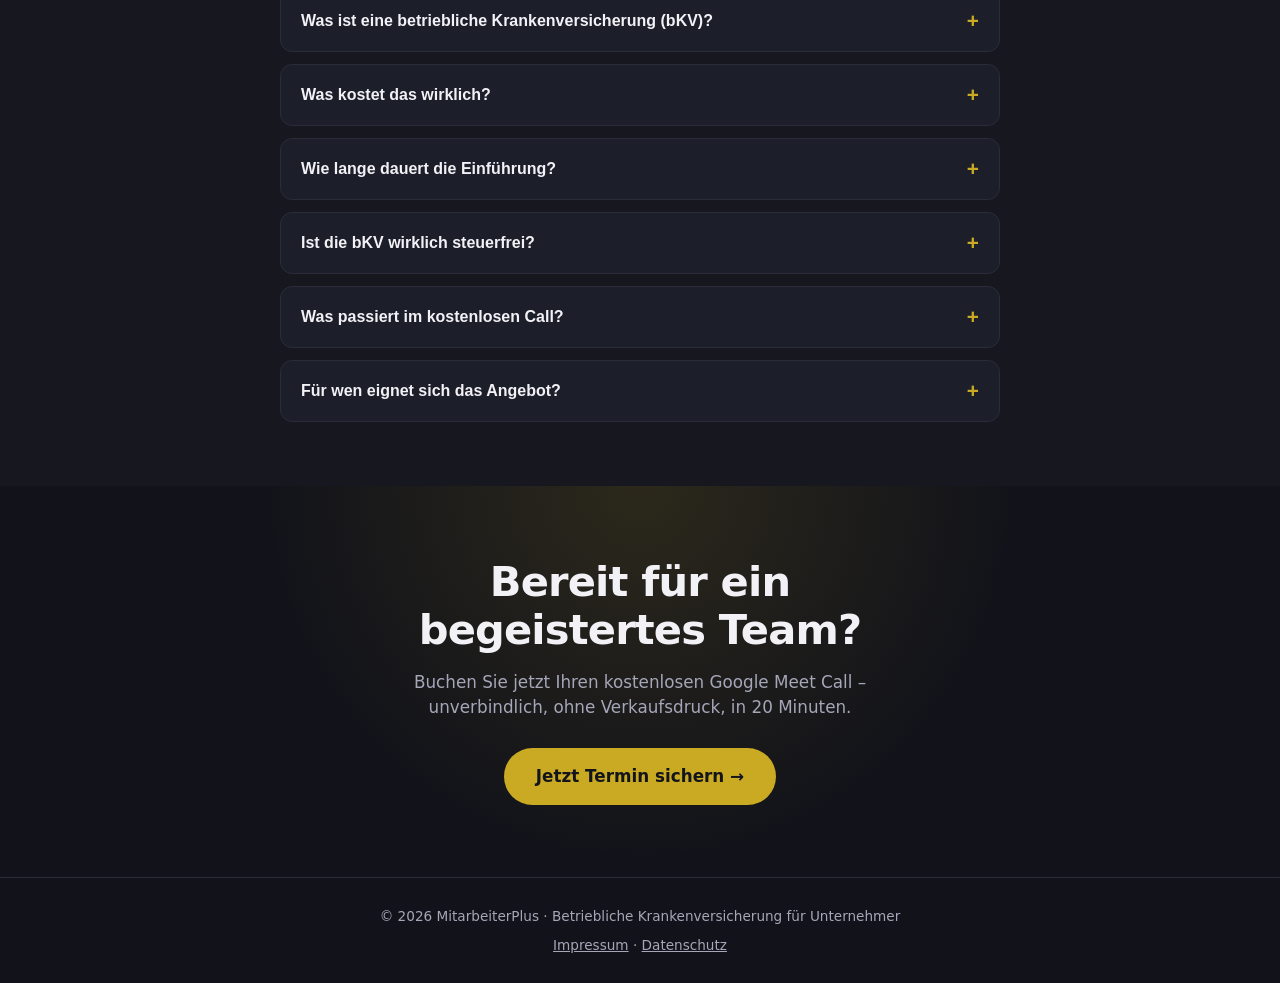
==== commit dddcde8c: "Impressum und Datenschutzerklärung ergänzen Verantwortliche Stelle: Hauptgeschäftsstelle Dieter Pfle" ====
--- a/index.html
+++ b/index.html
@@ -172,8 +172,9 @@
 </main>
 
 <footer class="site-footer">
-  <div class="container">
+  <div class="container footer-links">
     <p>© 2026 MitarbeiterPlus · Betriebliche Krankenversicherung für Unternehmer</p>
+    <p><a href="impressum.html">Impressum</a> · <a href="datenschutz.html">Datenschutz</a></p>
   </div>
 </footer>
 
--- a/styles.css
+++ b/styles.css
@@ -277,6 +277,28 @@
 
 .site-footer p { font-size: 0.85rem; }
 
+.footer-links p + p { margin-top: 8px; }
+
+.footer-links a { color: var(--text-muted); text-decoration: underline; }
+.footer-links a:hover { color: var(--gold); }
+
+/* Legal pages (Impressum/Datenschutz) */
+.legal { padding: 56px 0 80px; }
+
+.legal-inner { max-width: 720px; }
+
+.legal h1 { font-size: clamp(1.8rem, 5vw, 2.4rem); margin-bottom: 32px; }
+
+.legal h2 { font-size: 1.15rem; text-align: left; margin: 32px 0 8px; }
+.legal h2:first-of-type { margin-top: 0; }
+
+.legal p, .legal li { color: var(--text-muted); font-size: 0.95rem; line-height: 1.6; }
+
+.legal ul { padding-left: 20px; margin-bottom: 12px; }
+.legal li { margin-bottom: 4px; }
+
+.legal a { color: var(--gold); }
+
 /* Tablet+ */
 @media (min-width: 640px) {
   .pain-grid { grid-template-columns: 1fr 1fr; }
